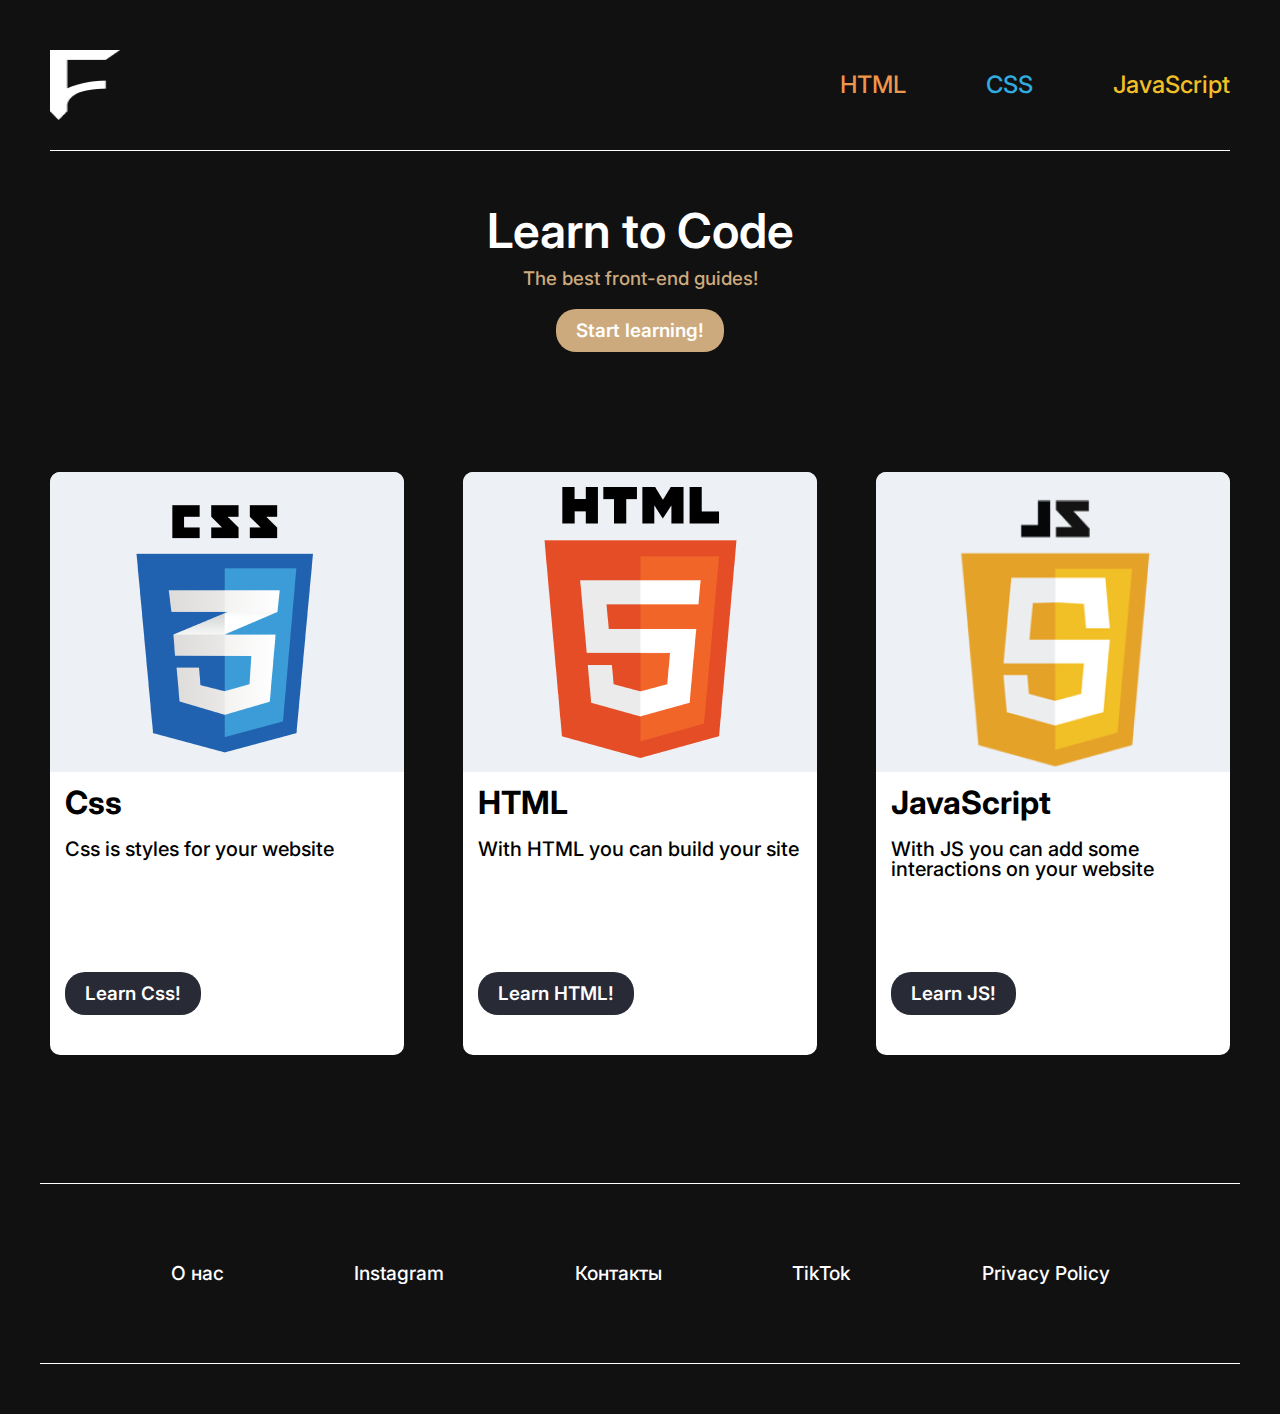
==== index.html @ 873d5993 "menu hamburger" ====
<!DOCTYPE html>
<html lang="en">

<head>
    <meta charset="UTF-8">
    <meta http-equiv="X-UA-Compatible" content="IE=edge">
    <meta name="viewport" content="width=device-width, initial-scale=1.0">
    <title>learn frontend</title>
    <link rel="stylesheet" href="css/style.css">
</head>

<body>
    <div class="wrapper">
        <header class="header">
            <div class="container">
                <div class="header__row">
                    <div class="header__logo">
                        <a href="index.html"><img src="img/logo.png" alt=""></a>
                    </div>
                    <nav class="header__nav menu">
                        <div class="menu__body">
                            <div class="menu__list">
                                <a data-goto=".html" href="indexHTML.html" class="menu__link">
                                    <span class="HTML HTML-MENU">HTML</span>
                                </a>
                                <a data-goto=".css" href="" class="menu__link">
                                    <span class="CSS CSS-MENU">CSS</span>
                                </a>
                                <a data-goto=".js" href="" class="menu__link">
                                    <span class="JS JS-MENU">JavaScript</span>
                                </a>
                            </div>
                        </div>
                        <button class="menu__icon icon-menu" type="button">
                            <span class="icon-menu__line"></span>
                        </button>
                    </nav>
                </div>
            </div>
        </header>

        <div class="learn">
            <div class="learn__container">
                <div class="learn__column">
                    <div class="learn__title">Learn to Code</div>
                    <div class="learn__subtitle">The best front-end guides!</div>
                    <button class="learn__button">Start learning!</button>
                </div>
            </div>
        </div>

        <div class="courses">
            <div class="container">
                <div class="courses__row">
                    <div class="courses__item">
                        <div class="courses__item-image">
                            <img src="img/css.png" alt="">
                        </div>
                        <div class="courses__item-body">
                            <div class="courses__item-title">Css</div>
                            <p class="courses__item-text">Css is styles for your website</p>
                        </div>
                        <button class="courses__item-button">Learn Css!</button>
                    </div>
                    <div class="courses__item">
                        <div class="courses__item-image">
                            <img src="img/html.png" alt="">
                        </div>
                        <div class="courses__item-body">
                            <div class="courses__item-title">HTML</div>
                            <p class="courses__item-text">With HTML you can build your site</p>
                        </div>
                        <button class="courses__item-button">Learn HTML!</button>
                    </div>
                    <div class="courses__item">
                        <div class="courses__item-image">
                            <img src="img/js.png" alt="">
                        </div>
                        <div class="courses__item-body">
                            <div class="courses__item-title">JavaScript</div>
                            <div class="courses__item-text">With JS you can add some interactions on your website</div>
                        </div>
                        <button class="courses__item-button">Learn JS!</button>
                    </div>
                </div>
            </div>
        </div>

        <footer class="footer">
            <div class="footer__container">
                <div class="footer__row">
                    <a href="" class="footer__link">О нас</a>
                    <a href="" class="footer__link">Instagram</a>
                    <a href="" class="footer__link">Контакты</a>
                    <a href="" class="footer__link">TikTok</a>
                    <a href="" class="footer__link">Privacy Policy</a>
                </div>
            </div>
        </footer>
    </div>
    </div>
    <script src="js/homepage.js"></script>
</body>

</html>
---- css/style.css ----
@import url(https://fonts.googleapis.com/css?family=Mukta+Malar:200,300,regular,500,600,700,800);
@import url(https://fonts.googleapis.com/css?family=Inter:100,200,300,regular,500,600,700,800,900);

* {
    padding: 0;
    margin: 0;
    border: 0;
}

*,
*:before,
*:after {
    -moz-box-sizing: border-box;
    -webkit-box-sizing: border-box;
    box-sizing: border-box;
}

:focus,
:active {
    outline: none;
}

a:focus,
a:active {
    outline: none;
}

nav,
footer,
header,
aside {
    display: block;
}

html,
body {
    height: 100%;
    width: 100%;
    font-size: 100%;
    line-height: 1;
    font-size: 16px;
    -ms-text-size-adjust: 100%;
    -moz-text-size-adjust: 100%;
    -webkit-text-size-adjust: 100%;
}

input,
button,
textarea {
    font-family: inherit;
}

input::-ms-clear {
    display: none;
}

button {
    cursor: pointer;
}

button::-moz-focus-inner {
    padding: 0;
    border: 0;
}

a,
a:visited {
    text-decoration: none;
}

a:hover {
    text-decoration: none;
}

ul li {
    list-style: none;
}

img {
    vertical-align: top;
}

h1,
h2,
h3,
h4,
h5,
h6 {
    font-size: inherit;
    font-weight: 400;
}

/* -------------- */
body {
    font-family: 'Inter';
    font-weight: 500;
}

.menu-open body {
    overflow: hidden;
}

.wrapper {
    display: flex;
    flex-direction: column;
    min-height: 100%;
    background-color: #111111;
    overflow: hidden;
}

.container {
    max-width: 1200px;
    margin: 0 auto;
    padding: 0 10px;
}

/* -------Header-------- */

.header {
    margin-top: 40px;
    padding: 10px 0;
    font-size: 1.5rem;
}


.header__row {
    width: 100%;
    display: flex;
    justify-content: space-between;
    align-items: center;
    padding-bottom: 30px;
    border-bottom: 1px solid #ffff;
}

.header__logo {
    position: relative;
    z-index: 5;
}

.header__logo img {
    max-width: 100%;
    height: 70px;
    width: 70px;
}

.header__nav {}


.header__nav a {
    color: #000;
    transition: 500ms;
}

.header__nav a:hover {
    scale: 1.1;
}

.menu__body {}

.menu__list {
    display: flex;
    align-items: center;
    column-gap: 5rem;
    row-gap: 5px;
    flex-wrap: wrap;
}

.menu__icon {}

.icon-menu {
    display: none;
}

.icon-menu__line {}


@media(max-width:550px) {
    .menu__body {
        position: fixed;
        width: 100%;
        height: 100%;
        top: 0;
        left: -100%;
        transition: left 300ms;
        background-color: #282A35;
        padding: 10rem 1rem 1.25rem 1rem;
        overflow: auto;
    }

    .menu-open .menu__body {
        left: 0;
    }

    .menu__list {
        flex-direction: column;
        gap: 3rem;
    }

    .menu__link {
        font-size: 2rem;
    }

    .icon-menu {
        display: block;
        position: relative;
        z-index: 5;
        width: 2.5rem;
        height: 2rem;
        background-color: rgba(0, 0, 0, 0);
    }

    .icon-menu__line,
    .icon-menu::before,
    .icon-menu::after {
        content: '';
        position: absolute;
        background-color: #fff;
        height: 0.125rem;
        width: 100%;
        left: 0;
        transition: all 300ms;
    }

    .icon-menu::before {
        top: 0;
    }

    .icon-menu::after {
        bottom: 0;
    }

    .icon-menu__line {
        top: calc(50% - 0.0625rem);
    }

    .menu-open .icon-menu::before {
        top: calc(50% - 0.0625rem);
        transform: rotate(-45deg);
    }

    .menu-open .icon-menu::after {
        bottom: calc(50% - 0.0625rem);
        transform: rotate(45deg);
    }

    .menu-open .icon-menu__line {
        left: 50%;
        width: 0;
    }

}

.header-tutor:hover {
    padding-bottom: 2px;
    color: #CDAA7D;
    border-bottom: 3px solid #CDAA7D;
}

.HTML {
    color: #EE964B;
}

.CSS {
    color: #30ACE0;
}

.JS {
    color: #F1BF26;
}

.HTML-MENU:hover {
    padding-bottom: 2px;
    border-bottom: 3px solid #CDAA7D;
}

.CSS-MENU:hover {
    padding-bottom: 2px;
    border-bottom: 3px solid #CDAA7D;
}

.JS-MENU:hover {
    padding-bottom: 2px;
    border-bottom: 3px solid #CDAA7D;
}


/* -----------body------------ */

.learn__container {
    max-width: 550px;
    margin: 0 auto;
}

.learn {
    padding: 46px 0;
}

.learn__column {
    display: flex;
    flex-direction: column;
    align-items: center;
}

.learn__title {
    color: #ffff;
    font-size: 3rem;
    font-weight: 600;
    margin-bottom: 15px;
}

.learn__subtitle {
    color: #CDAA7D;
    margin-bottom: 20px;
    font-size: 1.175rem;
}

.learn__button {
    background-color: #CDAA7D;
    color: #ffff;
    padding: 10px 20px;
    border-radius: 20px;
    font-weight: 600;
    font-size: 1.175rem;
    transition: 500ms;
}

.learn__button:hover {
    background-color: #fff;
    color: #000;
}

@media(max-width:400px) {
    .learn__title {
        font-size: 2rem;
    }

    .learn__subtitle {
        font-size: 1rem;
    }

    .learn__button {
        padding: 5px 10px;
        border-radius: 20px;
        font-weight: 600;
        font-size: 1rem;
        transition: 500ms;
    }
}


.courses {
    padding: 74px 30px;
    flex: 1 1 auto;
}

.courses__row {
    display: flex;
    justify-content: space-between;
}

.courses__item {
    border-radius: 10px;
    flex: 0 0 30%;
    display: flex;
    flex-direction: column;
    align-items: center;
    background-color: #fff;
    padding: 0 0 40px 0;
    transition: 300ms;
}

.courses__item:hover {
    scale: 1.1;
    box-shadow: 1px 1px 20px #fff;
}

.courses__item-image {
    border-top-left-radius: 10px;
    border-top-right-radius: 10px;
    background-color: #EDF0F5;
    width: 100%;
    text-align: center;
    padding: 15px 0;
    height: 300px;
}

.courses__item-image img {
    max-width: 100%;
}


.courses__item-body {
    width: 100%;
    height: 200px;
    padding: 0 15px;
}

.courses__item-title {
    font-size: 2rem;
    font-weight: 700;
    margin: 15px 0 20px 0;
}

.courses__item-text {
    font-size: 1.25rem;
    font-weight: 500;
    margin-bottom: 80px;
}

.courses__item-button {
    align-self: start;
    padding: 10px 20px;
    border-radius: 20px;
    font-weight: 600;
    font-size: 1.175rem;
    transition: 500ms;
    background-color: #282A35;
    color: #fff;
    margin: 0 0 0 15px;
}

.courses__item-button:hover {
    background-color: gray;
}

@media (max-width:915px) {
    .courses__row {
        flex-direction: column;
    }

    .courses__item {
        margin-bottom: 30px;
    }
}

/* --------------------Footer------------------- */

.footer {
    padding: 0 0 50px 0;
}

.footer__container {
    max-width: 1200px;
    margin: 0 auto;
}

.footer__row {
    display: flex;
    justify-content: space-evenly;
    padding: 80px 0;
    border-bottom: 1px solid #ffff;
    border-top: 1px solid #ffff;
    margin-top: 54px;
}

.footer__link {
    color: #ffff;
    transition: 500ms;
    font-size: 1.2rem;
}

.footer__link:hover {
    color: #CDAA7D;
    text-decoration: underline;
}
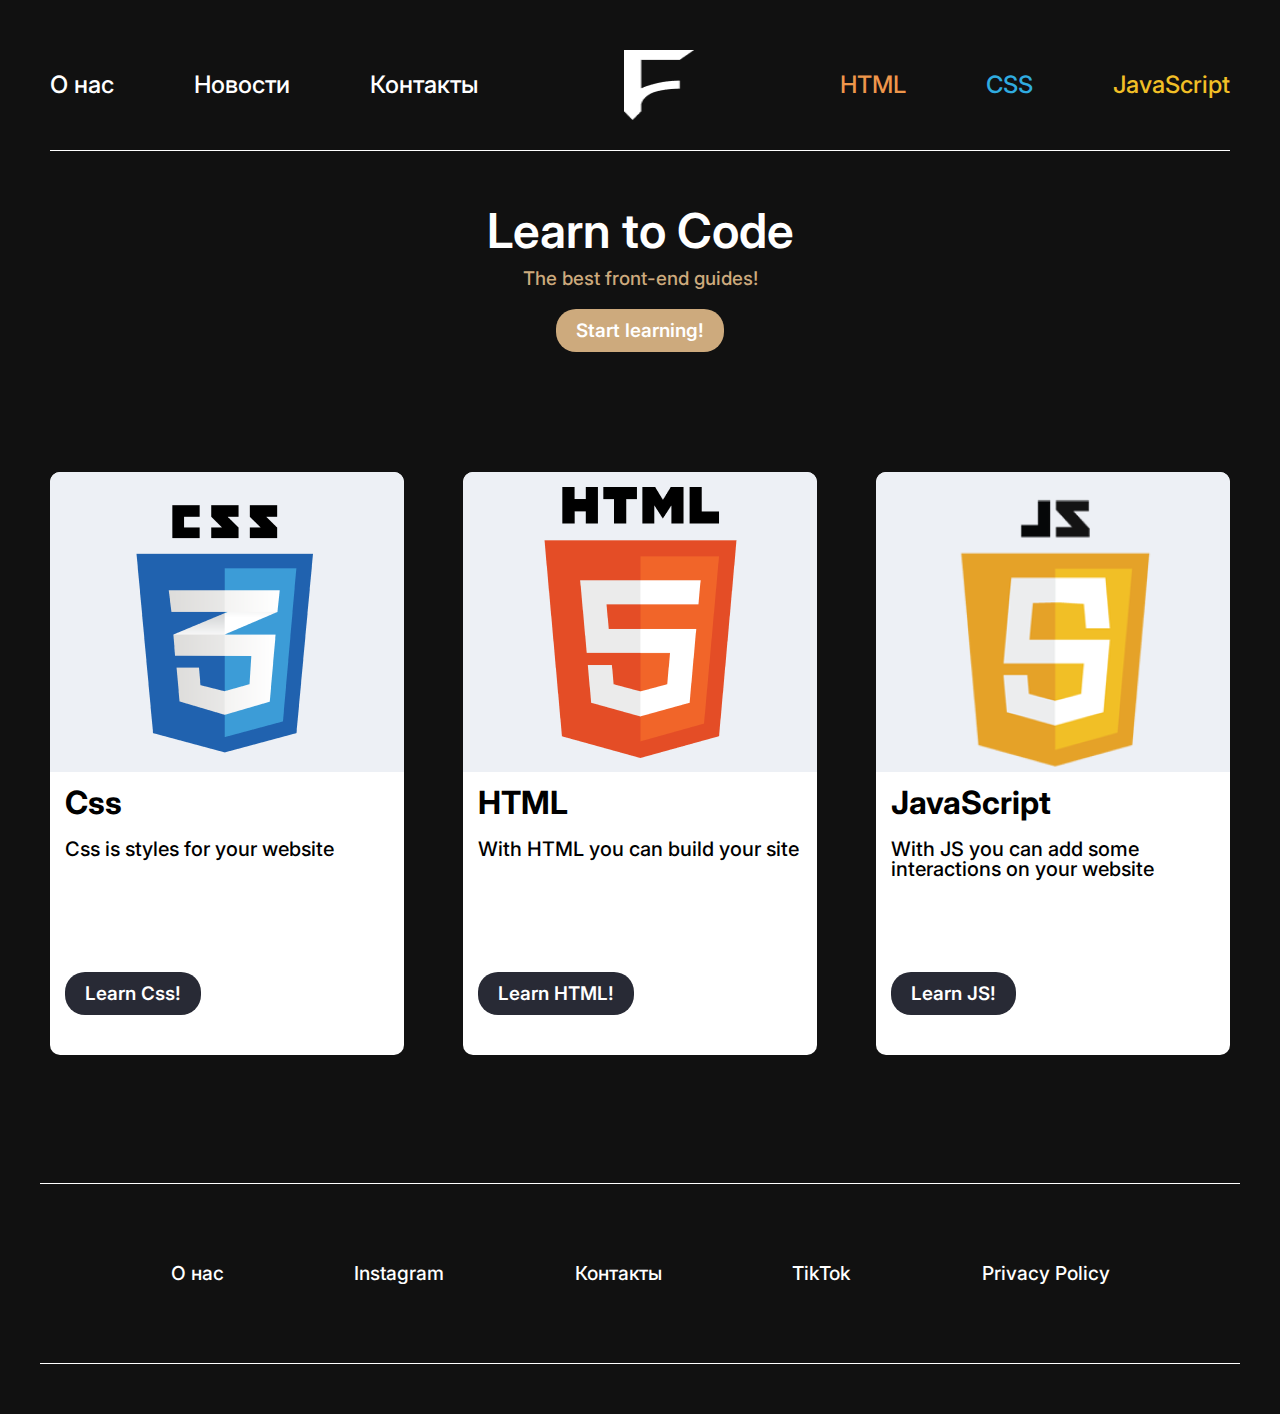
==== commit 74a6b85f: "Menu-new" ====
--- a/index.html
+++ b/index.html
@@ -14,6 +14,15 @@
         <header class="header">
             <div class="container">
                 <div class="header__row">
+                    <nav class="header__nav menu">
+                        <div class="menu__body">
+                            <div class="menu__list">
+                                <a href="" class="menu__link header-tutor"><span class="menu-other">О нас</span></a>
+                                <a href="" class="menu__link header-tutor"><span class="menu-other">Новости</span></a>
+                                <a href="" class="menu__link header-tutor"><span class="menu-other">Контакты</span></a>
+                            </div>
+                        </div>
+                    </nav>
                     <div class="header__logo">
                         <a href="index.html"><img src="img/logo.png" alt=""></a>
                     </div>
--- a/css/style.css
+++ b/css/style.css
@@ -121,6 +121,7 @@
     padding: 10px 0;
     font-size: 1.5rem;
 }
+
 
 
 .header__row {
@@ -250,7 +251,11 @@
 
 }
 
-.header-tutor:hover {
+.menu-other{
+    color: #ffff;
+}
+
+.menu-other:hover {
     padding-bottom: 2px;
     color: #CDAA7D;
     border-bottom: 3px solid #CDAA7D;
@@ -462,4 +467,11 @@
 .footer__link:hover {
     color: #CDAA7D;
     text-decoration: underline;
+}
+
+@media(max-width:550px) {
+    .footer__row {
+        flex-direction: column;
+        row-gap: 2rem;
+    }
 }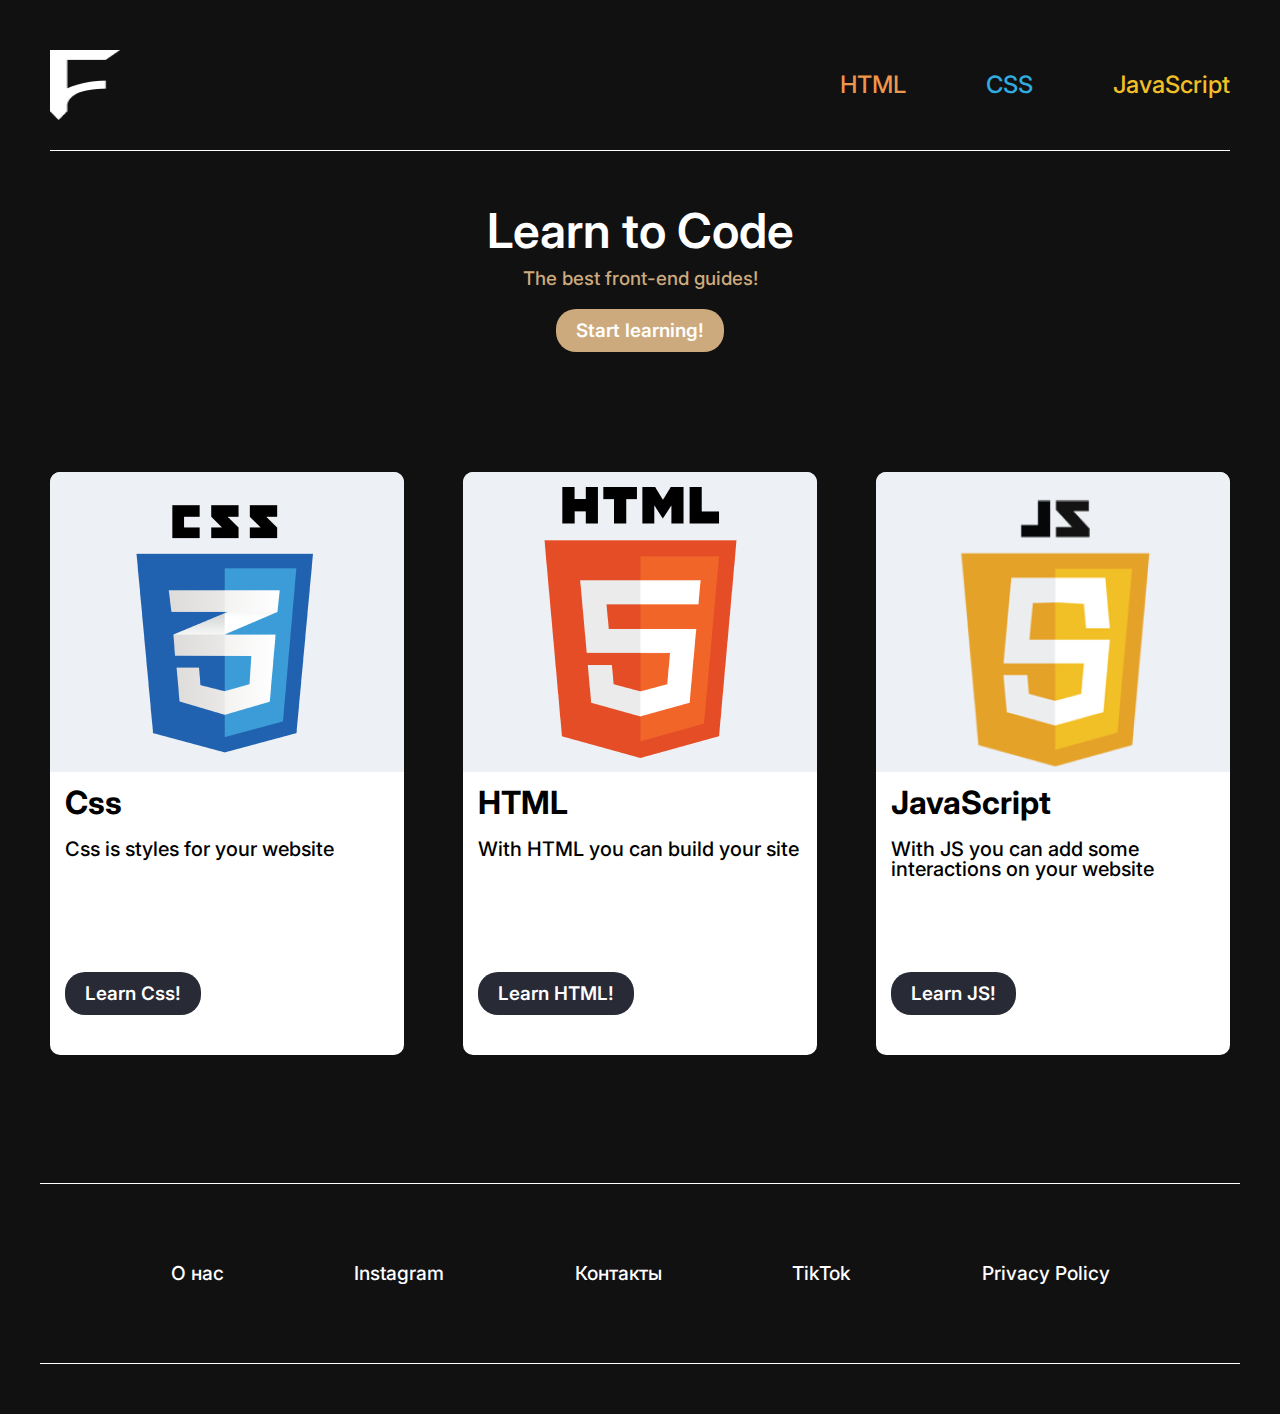
==== commit c6f6c137: "compressed all styles in one file" ====
--- a/index.html
+++ b/index.html
@@ -14,29 +14,26 @@
         <header class="header">
             <div class="container">
                 <div class="header__row">
-                    <nav class="header__nav menu">
-                        <div class="menu__body">
-                            <div class="menu__list">
-                                <a href="" class="menu__link header-tutor"><span class="menu-other">О нас</span></a>
-                                <a href="" class="menu__link header-tutor"><span class="menu-other">Новости</span></a>
-                                <a href="" class="menu__link header-tutor"><span class="menu-other">Контакты</span></a>
-                            </div>
-                        </div>
-                    </nav>
                     <div class="header__logo">
                         <a href="index.html"><img src="img/logo.png" alt=""></a>
                     </div>
                     <nav class="header__nav menu">
                         <div class="menu__body">
                             <div class="menu__list">
-                                <a data-goto=".html" href="indexHTML.html" class="menu__link">
-                                    <span class="HTML HTML-MENU">HTML</span>
+                                <a data-goto=".html" href="contentHTML.html" class="menu__link">
+                                    <span class="menu__course-link menu__html">
+                                        HTML
+                                    </span>
                                 </a>
                                 <a data-goto=".css" href="" class="menu__link">
-                                    <span class="CSS CSS-MENU">CSS</span>
+                                    <span class="menu__course-link menu__css">
+                                        CSS
+                                    </span>
                                 </a>
                                 <a data-goto=".js" href="" class="menu__link">
-                                    <span class="JS JS-MENU">JavaScript</span>
+                                    <span class="menu__course-link menu__js">
+                                        JavaScript
+                                    </span>
                                 </a>
                             </div>
                         </div>
@@ -69,7 +66,7 @@
                             <div class="courses__item-title">Css</div>
                             <p class="courses__item-text">Css is styles for your website</p>
                         </div>
-                        <button class="courses__item-button">Learn Css!</button>
+                        <button class="courses__item-button"> <a href="">Learn Css! </a></button>
                     </div>
                     <div class="courses__item">
                         <div class="courses__item-image">
@@ -79,7 +76,7 @@
                             <div class="courses__item-title">HTML</div>
                             <p class="courses__item-text">With HTML you can build your site</p>
                         </div>
-                        <button class="courses__item-button">Learn HTML!</button>
+                        <button class="courses__item-button"><a href="contentHTML.html">Learn HTML! </a></button>
                     </div>
                     <div class="courses__item">
                         <div class="courses__item-image">
@@ -89,7 +86,7 @@
                             <div class="courses__item-title">JavaScript</div>
                             <div class="courses__item-text">With JS you can add some interactions on your website</div>
                         </div>
-                        <button class="courses__item-button">Learn JS!</button>
+                        <button class="courses__item-button"><a href="">Learn JS!</a></button>
                     </div>
                 </div>
             </div>
--- a/css/style.css
+++ b/css/style.css
@@ -251,7 +251,7 @@
 
 }
 
-.menu-other{
+.menu-other {
     color: #ffff;
 }
 
@@ -261,33 +261,32 @@
     border-bottom: 3px solid #CDAA7D;
 }
 
-.HTML {
+.menu__html {
     color: #EE964B;
 }
 
-.CSS {
+.menu__css {
     color: #30ACE0;
 }
 
-.JS {
+.menu__js {
     color: #F1BF26;
 }
 
-.HTML-MENU:hover {
+
+.menu__course-link:hover {
     padding-bottom: 2px;
     border-bottom: 3px solid #CDAA7D;
 }
 
-.CSS-MENU:hover {
+.active-link {
     padding-bottom: 2px;
     border-bottom: 3px solid #CDAA7D;
 }
 
-.JS-MENU:hover {
-    padding-bottom: 2px;
-    border-bottom: 3px solid #CDAA7D;
-}
-
+.active-link:hover {
+    border: none;
+}
 
 /* -----------body------------ */
 
@@ -424,6 +423,10 @@
     margin: 0 0 0 15px;
 }
 
+.courses__item-button a {
+    color: #fff;
+}
+
 .courses__item-button:hover {
     background-color: gray;
 }
@@ -438,10 +441,217 @@
     }
 }
 
+/* ----------------Content main part---------------- */
+
+.Front-banner {
+    background-color: #111111;
+    padding: 46px 0;
+}
+
+.front-title {
+    text-align: center;
+    color: #ffff;
+    font-size: 2.9rem;
+    font-weight: 600;
+    margin-bottom: 40px;
+}
+
+.front-sub-title {
+    color: #ffff;
+    font-size: 1.7rem;
+    font-weight: 500;
+    margin-bottom: 20px;
+}
+
+
+.front-sub-text {
+    color: #ffff;
+    font-size: 1.25rem;
+    font-weight: 500;
+    margin-bottom: 20px;
+    line-height: 1.5;
+}
+
+.HTML {
+    color: #EE964B;
+}
+
+.CSS {
+    color: #30ACE0;
+}
+
+.Themes {
+    padding: 46px;
+    background-color: #111111;
+}
+
+.Themes-title-text {
+    font-size: 2.5rem;
+    font-weight: 500;
+    width: fit-content;
+    color: #ffff;
+}
+
+@media (max-width:350px) {
+    .Themes-title-text {
+        font-size: 2rem;
+    }
+
+    .front-title {
+        font-size: 2rem;
+    }
+}
+
+/* ----Line---- */
+.Themes-hr {
+    background-color: #ffff;
+    height: 3px;
+    width: 40%;
+    margin: 46px 0;
+}
+
+@media(max-width:500px) {
+    .front-title {
+        font-size: 2.5rem;
+    }
+
+    .Themes-hr {
+        width: 60%;
+    }
+}
+
+@media (max-width:280px) {
+    .Themes-title-text {
+        font-size: 1.5rem;
+    }
+
+    .front-title {
+        font-size: 1.5rem;
+    }
+
+    .Themes-hr {
+        width: 100%;
+    }
+}
+
+
+.Themes-title-sub {
+    font-size: 2rem;
+    font-weight: 400;
+    width: fit-content;
+    margin-bottom: 60px;
+    color: #ffff;
+
+}
+
+.themes-content-side {
+    display: flex;
+    flex-direction: row;
+    margin-top: 26px;
+}
+
+@media (max-width: 650px) {
+    .themes-content-side {
+        flex-direction: column;
+    }
+}
+
+.themes-left,
+.themes-right {
+    flex: 0 1 50%;
+}
+
+.themes-ul {
+    margin-left: 20px;
+}
+
+.themes-li {
+    display: flex;
+    flex-direction: column;
+}
+
+.link {
+    height: fit-content;
+    width: fit-content;
+    color: #ffff;
+    font-size: 1.25rem;
+    font-weight: 500;
+    margin-bottom: 30px;
+}
+
+.link-more {
+    margin-left: 80px;
+    display: flex;
+    flex-direction: column;
+}
+
+.link:hover {
+    color: #CDAA7D;
+    text-decoration: underline;
+}
+
+
+.css-link {
+    margin-left: 20px;
+    font-size: 2rem;
+    font-weight: 600;
+    color: #ffff;
+    transition: 500ms;
+    padding: 5px 0;
+}
+
+.css-link:hover {
+    border-bottom: 3px solid #CDAA7D;
+    color: #CDAA7D;
+}
+
+.btn-css {
+    background-color: #111111;
+}
+
+/* ------------------Dropdown button-------------- */
+
+.dropbtn {
+    border: none;
+}
+
+.dropdown {
+    margin-bottom: 30px;
+    position: relative;
+    display: inline-block;
+    width: fit-content;
+}
+
+.dropdown-content {
+    display: none;
+}
+
+.dropdown-content.__active {
+    display: block;
+    width: 300px;
+    position: absolute;
+    background-color: #111111;
+    width: fit-content;
+    box-shadow: 0px 6px 12px 0px #CDAA7D;
+    z-index: 1;
+}
+
+.dropdown-content a {
+    color: #ffff;
+    margin: 20px 20px;
+    text-decoration: none;
+    display: block;
+}
+
+.dropdown-content a:hover {
+    box-shadow: 3px 5px 5px 0px #CDAA7D;
+}
+
 /* --------------------Footer------------------- */
 
 .footer {
     padding: 0 0 50px 0;
+    background-color: #111111;
 }
 
 .footer__container {
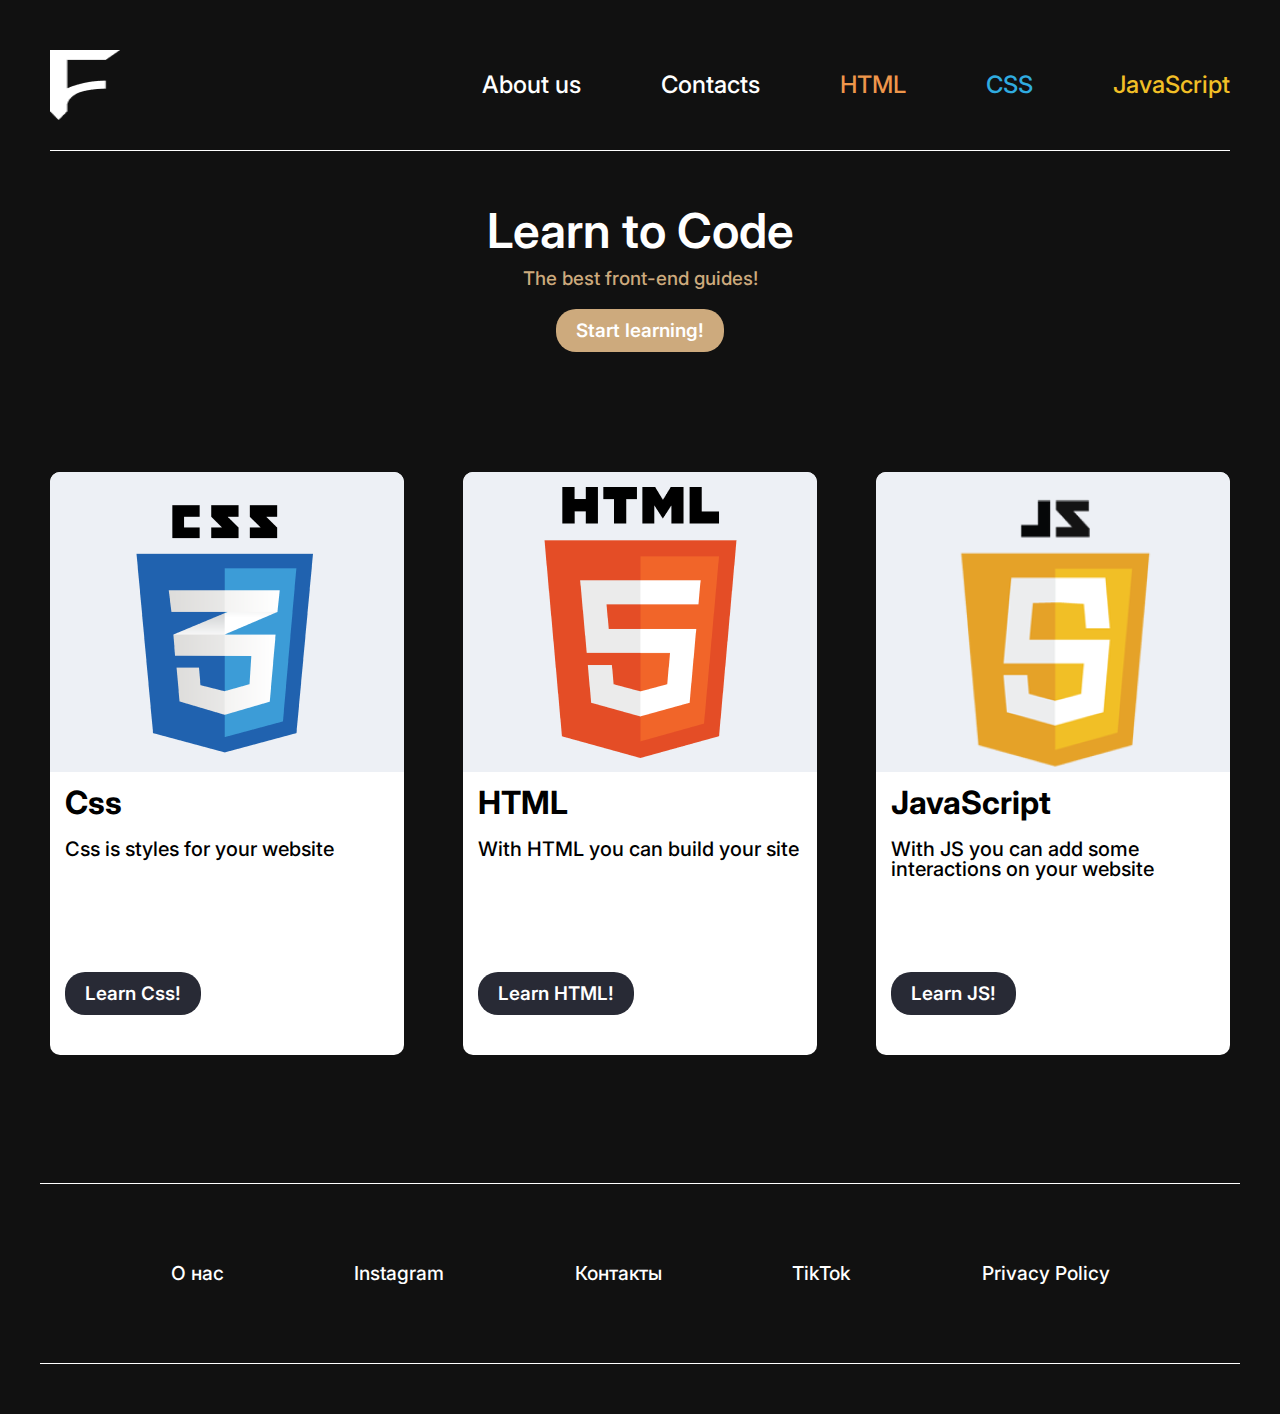
==== commit 2e9598c6: "update" ====
--- a/index.html
+++ b/index.html
@@ -21,11 +21,22 @@
                         <div class="menu__body">
                             <div class="menu__list">
                                 <a data-goto=".html" href="contentHTML.html" class="menu__link">
+                                    <div class="menu-other">
+                                        About us
+                                    </div>
+                                </a>
+                                <a data-goto=".html" href="contentHTML.html" class="menu__link">
+                                    <div class="menu-other">
+                                        Contacts
+                                    </div>
+                                </a>
+                                <!--  -->
+                                <a data-goto=".html" href="contentHTML.html" class="menu__link">
                                     <span class="menu__course-link menu__html">
                                         HTML
                                     </span>
                                 </a>
-                                <a data-goto=".css" href="" class="menu__link">
+                                <a data-goto=".css" href="contentCSS.html" class="menu__link">
                                     <span class="menu__course-link menu__css">
                                         CSS
                                     </span>
--- a/css/style.css
+++ b/css/style.css
@@ -144,9 +144,6 @@
     width: 70px;
 }
 
-.header__nav {}
-
-
 .header__nav a {
     color: #000;
     transition: 500ms;
@@ -156,7 +153,7 @@
     scale: 1.1;
 }
 
-.menu__body {}
+
 
 .menu__list {
     display: flex;
@@ -166,16 +163,20 @@
     flex-wrap: wrap;
 }
 
-.menu__icon {}
+/* --- Not used --- */
+/* .header__nav {} */
+/* .menu__body {} */
+/* .menu__icon {} */
+/* .icon-menu__line {} */
 
 .icon-menu {
     display: none;
 }
 
-.icon-menu__line {}
-
-
-@media(max-width:550px) {
+
+
+
+@media(max-width:859px) {
     .menu__body {
         position: fixed;
         width: 100%;
@@ -281,11 +282,12 @@
 
 .active-link {
     padding-bottom: 2px;
-    border-bottom: 3px solid #CDAA7D;
+    border-bottom: 3px solid #fff;
 }
 
 .active-link:hover {
     border: none;
+    text-decoration: none;
 }
 
 /* -----------body------------ */
@@ -461,6 +463,7 @@
     font-size: 1.7rem;
     font-weight: 500;
     margin-bottom: 20px;
+    padding: 0 20px;
 }
 
 
@@ -470,6 +473,7 @@
     font-weight: 500;
     margin-bottom: 20px;
     line-height: 1.5;
+    padding: 0 20px;
 }
 
 .HTML {
@@ -478,6 +482,10 @@
 
 .CSS {
     color: #30ACE0;
+}
+
+.JS {
+    color: #F1BF26;
 }
 
 .Themes {
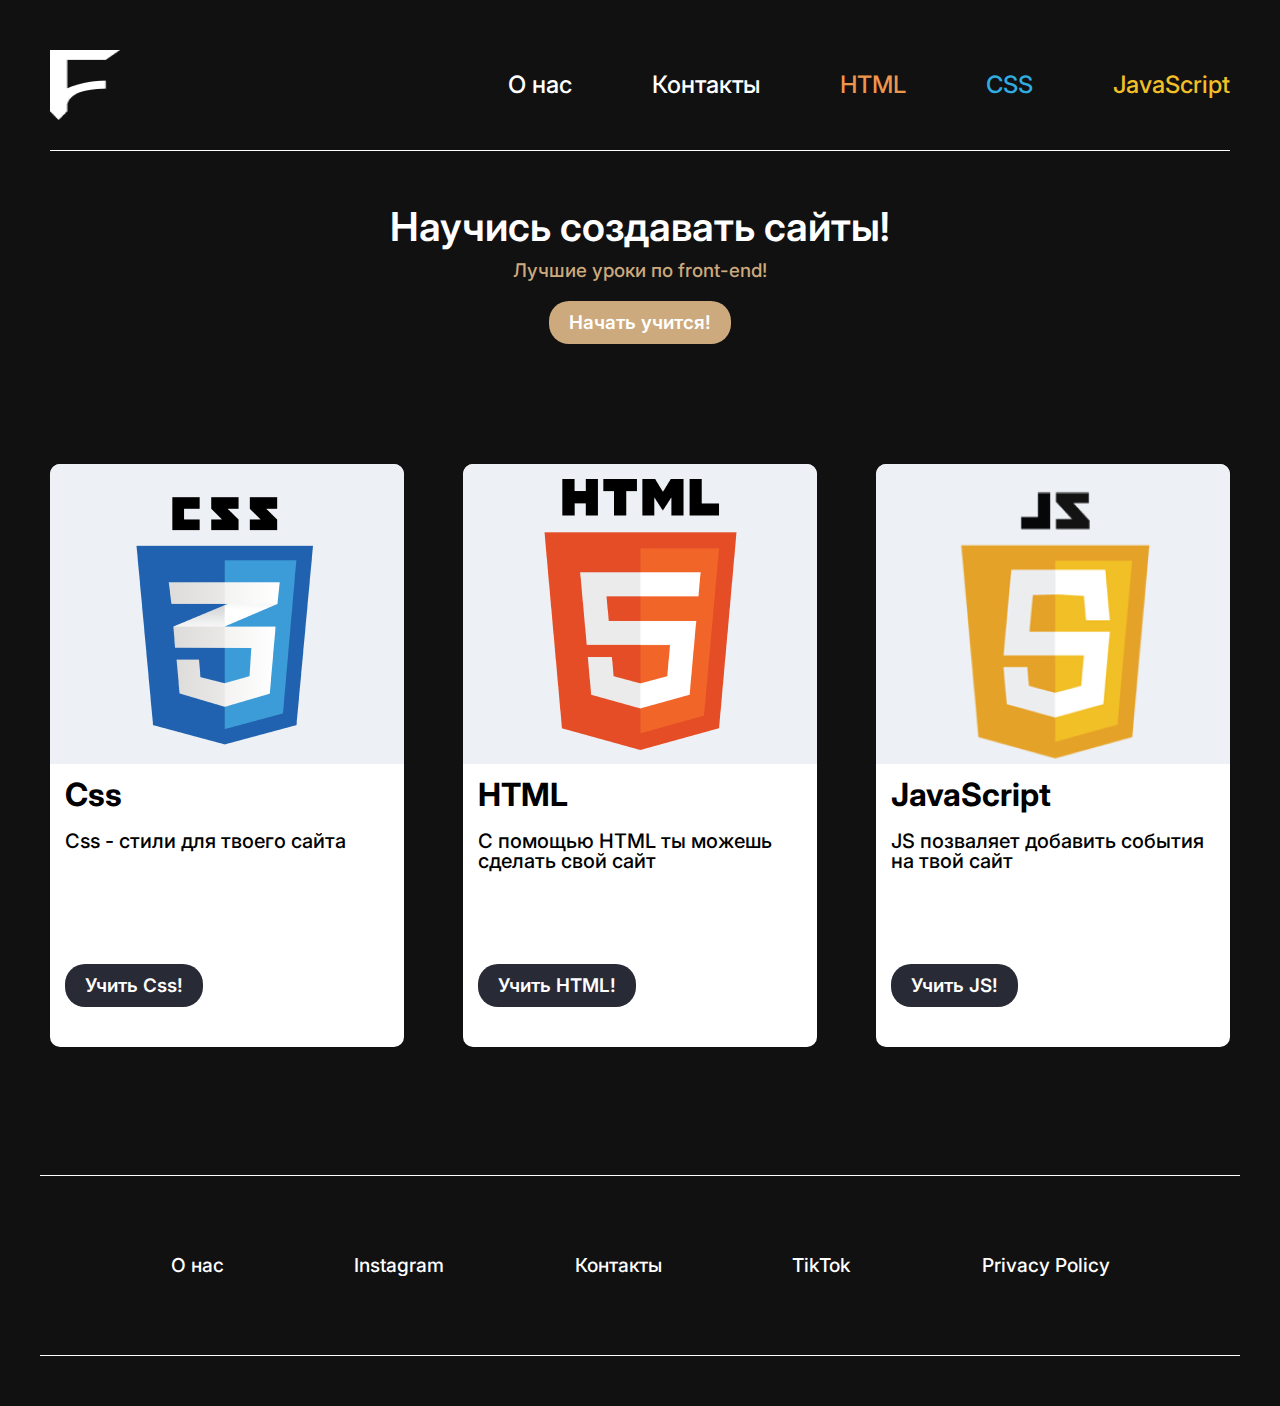
==== commit c23ef4b0: "update" ====
--- a/index.html
+++ b/index.html
@@ -22,12 +22,12 @@
                             <div class="menu__list">
                                 <a data-goto=".html" href="contentHTML.html" class="menu__link">
                                     <div class="menu-other">
-                                        About us
+                                        О нас
                                     </div>
                                 </a>
                                 <a data-goto=".html" href="contentHTML.html" class="menu__link">
                                     <div class="menu-other">
-                                        Contacts
+                                        Контакты
                                     </div>
                                 </a>
                                 <!--  -->
@@ -59,9 +59,9 @@
         <div class="learn">
             <div class="learn__container">
                 <div class="learn__column">
-                    <div class="learn__title">Learn to Code</div>
-                    <div class="learn__subtitle">The best front-end guides!</div>
-                    <button class="learn__button">Start learning!</button>
+                    <div class="learn__title">Научись создавать сайты!</div>
+                    <div class="learn__subtitle">Лучшие уроки по front-end!</div>
+                    <button onclick="scrollToCourses()" class="learn__button">Начать учится!</button>
                 </div>
             </div>
         </div>
@@ -75,9 +75,13 @@
                         </div>
                         <div class="courses__item-body">
                             <div class="courses__item-title">Css</div>
-                            <p class="courses__item-text">Css is styles for your website</p>
+                            <p class="courses__item-text">Css - стили для твоего сайта</p>
                         </div>
-                        <button class="courses__item-button"> <a href="">Learn Css! </a></button>
+                        <a href="contentCSS.html" class="courses__item-link">
+                            <button class="courses__item-button">
+                                Учить Css!
+                            </button>
+                        </a>
                     </div>
                     <div class="courses__item">
                         <div class="courses__item-image">
@@ -85,9 +89,13 @@
                         </div>
                         <div class="courses__item-body">
                             <div class="courses__item-title">HTML</div>
-                            <p class="courses__item-text">With HTML you can build your site</p>
+                            <p class="courses__item-text">С помощью HTML ты можешь сделать свой сайт</p>
                         </div>
-                        <button class="courses__item-button"><a href="contentHTML.html">Learn HTML! </a></button>
+                        <a class="courses__item-link" href="contentHTML.html">
+                            <button class="courses__item-button">
+                                Учить HTML!
+                            </button>
+                        </a>
                     </div>
                     <div class="courses__item">
                         <div class="courses__item-image">
@@ -95,9 +103,13 @@
                         </div>
                         <div class="courses__item-body">
                             <div class="courses__item-title">JavaScript</div>
-                            <div class="courses__item-text">With JS you can add some interactions on your website</div>
+                            <div class="courses__item-text">JS позваляет добавить события на твой сайт</div>
                         </div>
-                        <button class="courses__item-button"><a href="">Learn JS!</a></button>
+                        <a href="" class="courses__item-link">
+                            <button class="courses__item-button">
+                                Учить JS!
+                            </button>
+                        </a>
                     </div>
                 </div>
             </div>
--- a/css/style.css
+++ b/css/style.css
@@ -254,11 +254,11 @@
 
 .menu-other {
     color: #ffff;
+    transition: 500ms;
 }
 
 .menu-other:hover {
-    padding-bottom: 2px;
-    color: #CDAA7D;
+    scale: 1.1;
     border-bottom: 3px solid #CDAA7D;
 }
 
@@ -309,15 +309,17 @@
 
 .learn__title {
     color: #ffff;
-    font-size: 3rem;
+    font-size: 2.5rem;
     font-weight: 600;
     margin-bottom: 15px;
+    text-align: center;
 }
 
 .learn__subtitle {
     color: #CDAA7D;
     margin-bottom: 20px;
     font-size: 1.175rem;
+    text-align: center;
 }
 
 .learn__button {
@@ -337,7 +339,7 @@
 
 @media(max-width:400px) {
     .learn__title {
-        font-size: 2rem;
+        font-size: 1.5rem;
     }
 
     .learn__subtitle {
@@ -414,7 +416,6 @@
 }
 
 .courses__item-button {
-    align-self: start;
     padding: 10px 20px;
     border-radius: 20px;
     font-weight: 600;
@@ -425,6 +426,10 @@
     margin: 0 0 0 15px;
 }
 
+.courses__item-link {
+    align-self: start;
+}
+
 .courses__item-button a {
     color: #fff;
 }
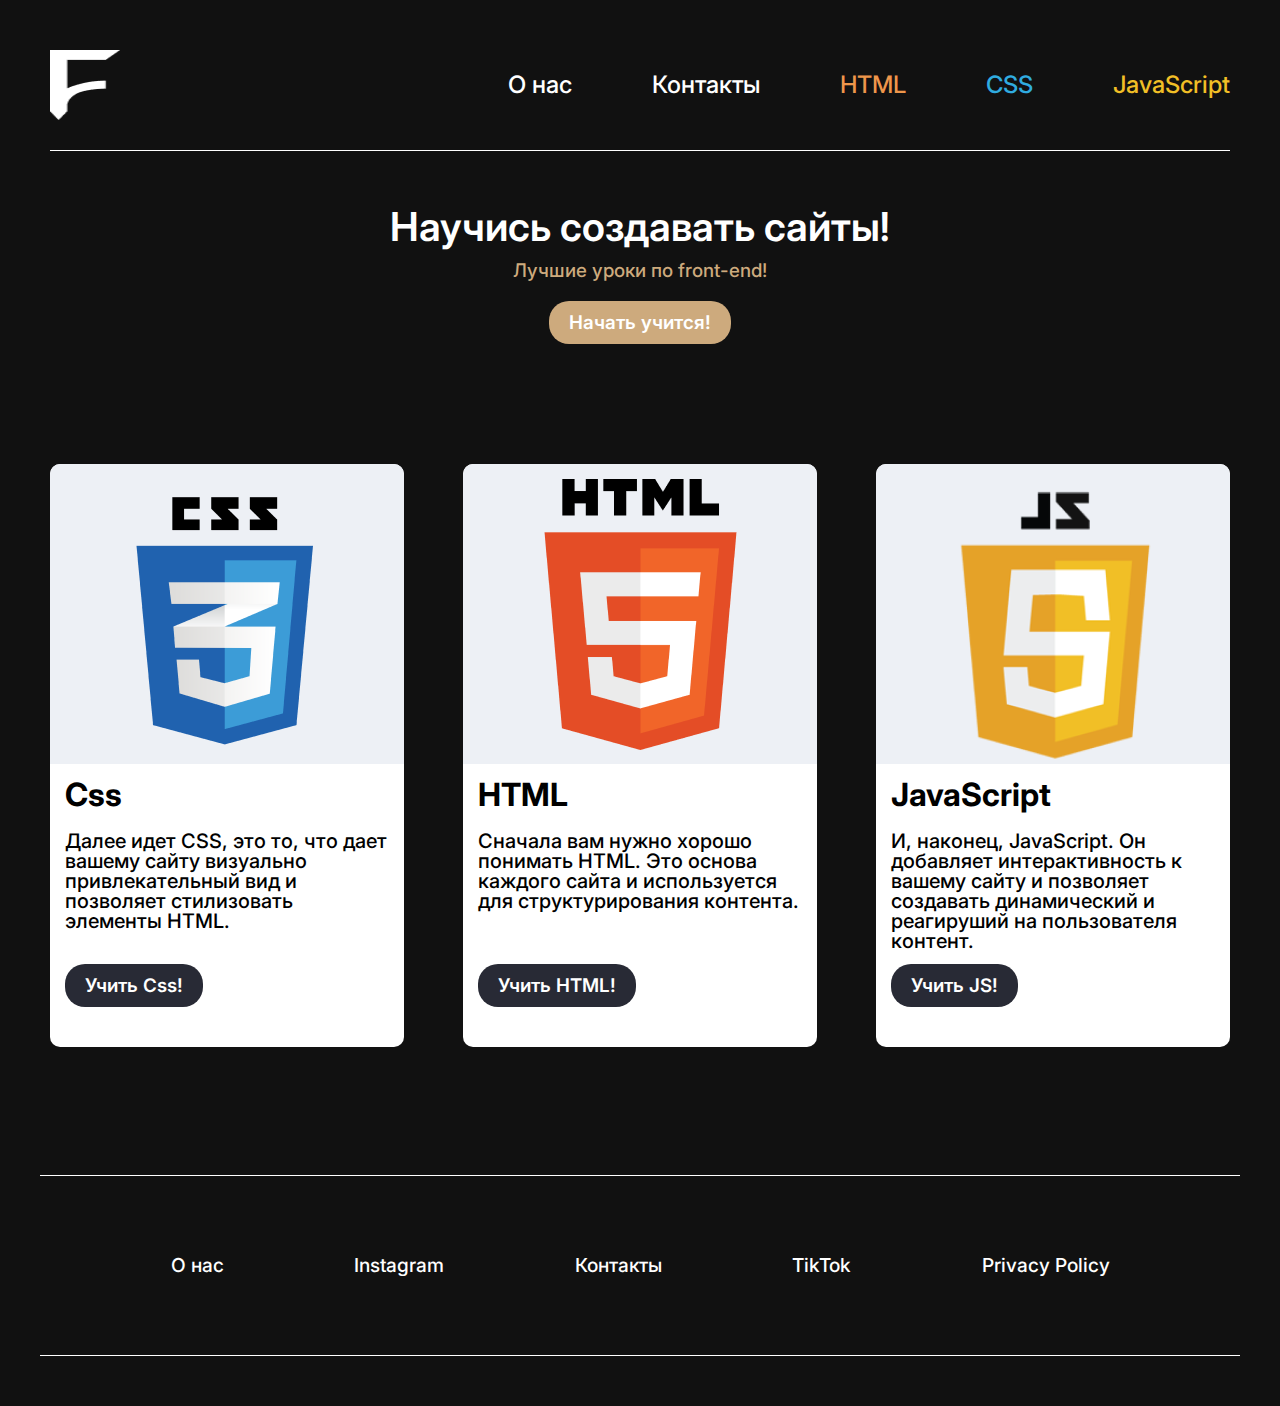
==== commit 31f6ce22: "txt" ====
--- a/index.html
+++ b/index.html
@@ -75,7 +75,10 @@
                         </div>
                         <div class="courses__item-body">
                             <div class="courses__item-title">Css</div>
-                            <p class="courses__item-text">Css - стили для твоего сайта</p>
+                            <p class="courses__item-text">
+                                Далее идет CSS, это то, что дает вашему сайту визуально привлекательный вид и позволяет
+                                стилизовать элементы HTML.
+                            </p>
                         </div>
                         <a href="contentCSS.html" class="courses__item-link">
                             <button class="courses__item-button">
@@ -89,7 +92,10 @@
                         </div>
                         <div class="courses__item-body">
                             <div class="courses__item-title">HTML</div>
-                            <p class="courses__item-text">С помощью HTML ты можешь сделать свой сайт</p>
+                            <p class="courses__item-text">
+                                Сначала вам нужно хорошо понимать HTML. Это основа каждого сайта и используется для
+                                структурирования контента.
+                            </p>
                         </div>
                         <a class="courses__item-link" href="contentHTML.html">
                             <button class="courses__item-button">
@@ -103,7 +109,11 @@
                         </div>
                         <div class="courses__item-body">
                             <div class="courses__item-title">JavaScript</div>
-                            <div class="courses__item-text">JS позваляет добавить события на твой сайт</div>
+                            <div class="courses__item-text">
+                                И, наконец, JavaScript. Он добавляет интерактивность к вашему сайту и позволяет
+                                создавать динамический и реагируший на пользователя контент.
+
+                            </div>
                         </div>
                         <a href="" class="courses__item-link">
                             <button class="courses__item-button">
--- a/css/style.css
+++ b/css/style.css
@@ -290,7 +290,7 @@
     text-decoration: none;
 }
 
-/* -----------body------------ */
+/* -----------home page------------ */
 
 .learn__container {
     max-width: 550px;
@@ -660,6 +660,65 @@
     box-shadow: 3px 5px 5px 0px #CDAA7D;
 }
 
+/* -------Lesson --------- */
+.return {
+    padding-top: 45px;
+}
+
+.return__link {
+    color: #fff;
+    font-size: 1.5rem;
+}
+
+.lesson {
+    color: #fff;
+    padding: 45px 0;
+}
+
+.lesson__column {}
+
+.lesson__title {
+    font-size: 2rem;
+    margin-bottom: 64px;
+}
+
+.lesson__title-theme {
+    font-size: 1.875rem;
+}
+
+.lesson__item {
+    margin-bottom: 90px;
+}
+
+.lesson__item-title {
+    font-size: 1.5rem;
+    position: relative;
+    padding: 0 0 0 15px;
+    margin-bottom: 25px;
+}
+
+.lesson__item-title::before {
+    content: '';
+    width: 10px;
+    height: 10px;
+    border-radius: 50%;
+    background-color: #fff;
+    position: absolute;
+    top: 7px;
+    left: 0;
+}
+
+.lesson__item-text {
+    font-size: 1.3rem;
+    margin-bottom: 50px;
+}
+
+.lesson__item-image {}
+
+.lesson__item-image img {
+    max-width: 100%;
+}
+
 /* --------------------Footer------------------- */
 
 .footer {
